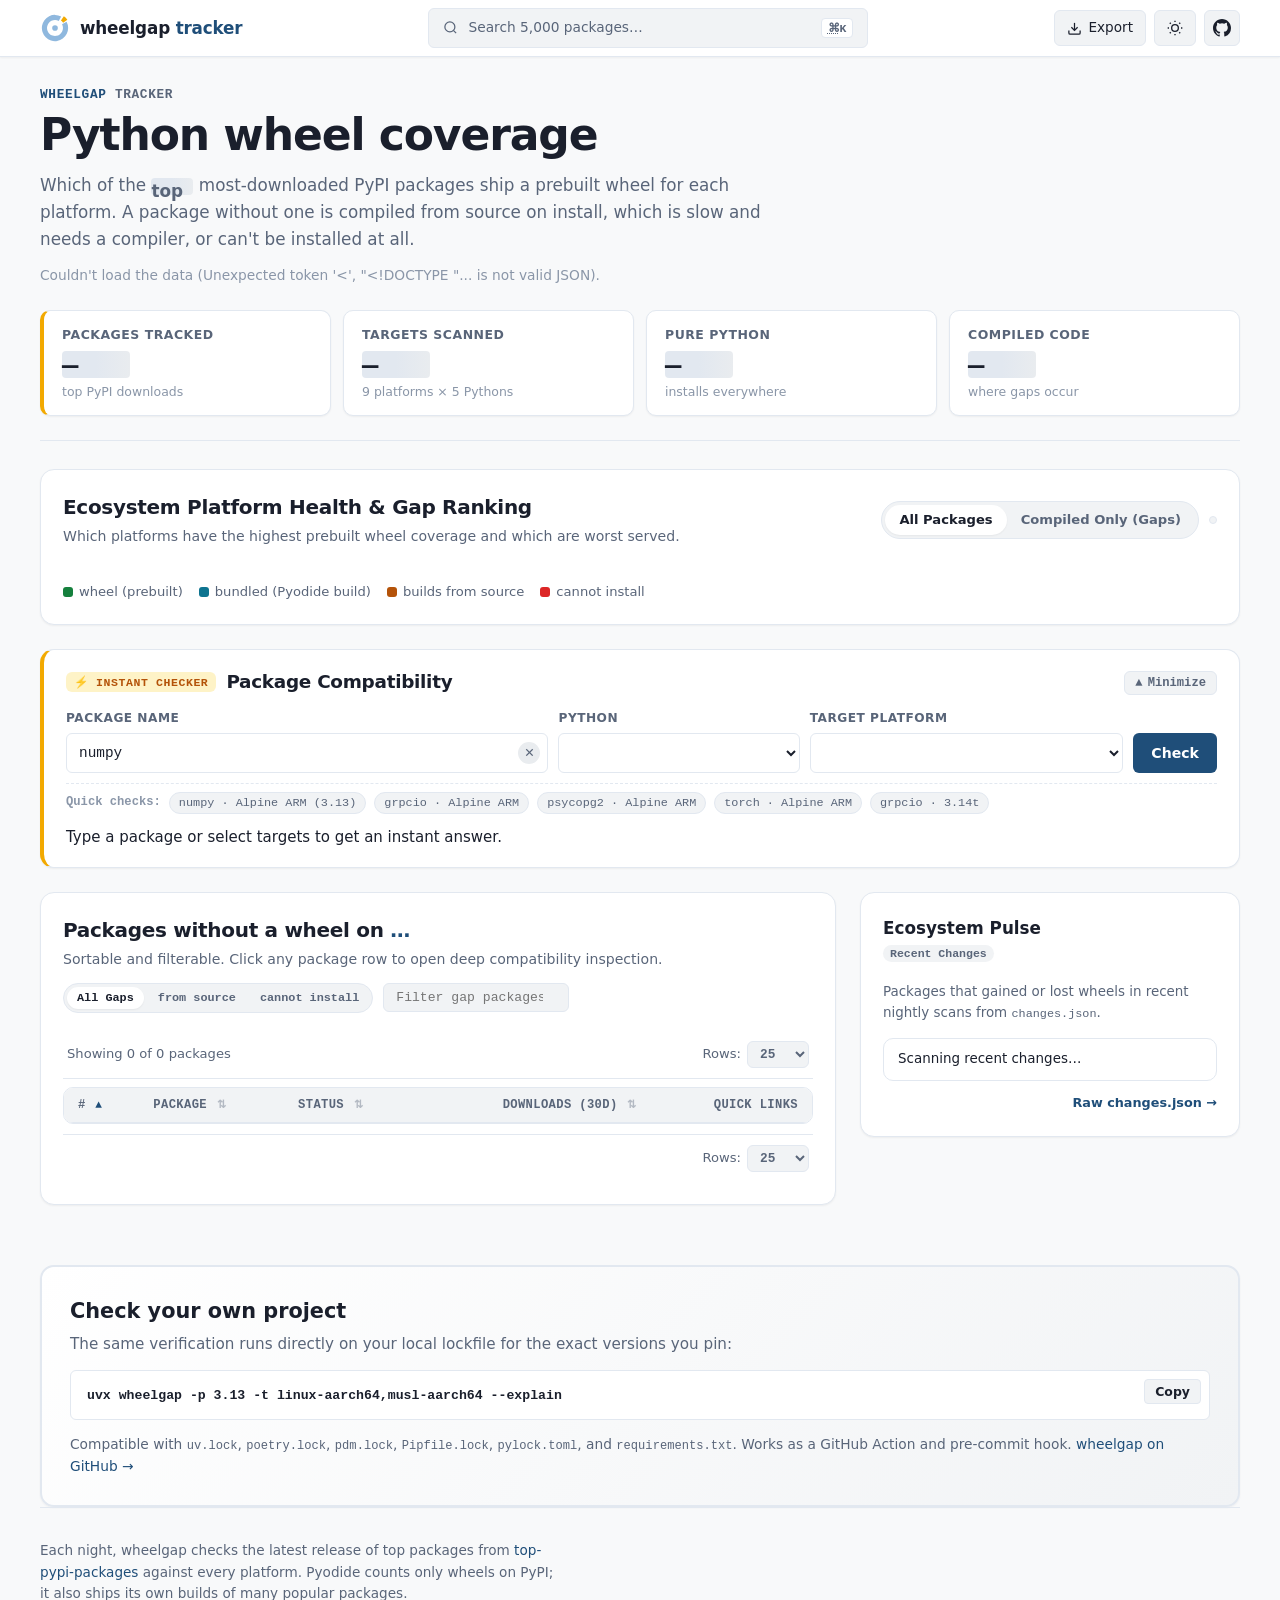
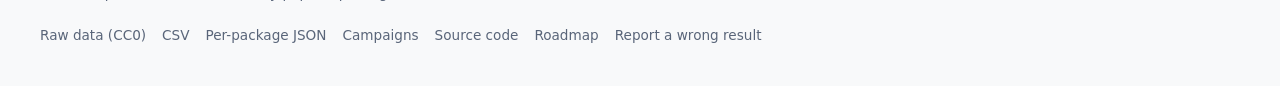
==== site/index.html @ f5b16a92 "feat(site): 2026 enterprise precision UI revamp for wheel coverage tracker - Macro-first layout: Eco" ====
<!doctype html>
<html lang="en">
<head>
  <meta charset="utf-8">
  <meta name="viewport" content="width=device-width, initial-scale=1">
  <meta http-equiv="Content-Security-Policy" content="default-src 'self'; img-src 'self' data:; style-src 'self' 'unsafe-inline'; script-src 'self'; connect-src 'self'; base-uri 'none'; form-action 'none'">
  <title>Python Wheel Coverage</title>
  <meta name="description" content="Which of the top 5,000 PyPI packages ship a prebuilt wheel for Linux ARM, Alpine, Windows on ARM, macOS, free-threaded Python and Pyodide. Updated nightly by wheelgap.">
  <link rel="stylesheet" href="style.css">
  <link rel="icon" href="favicon.svg" type="image/svg+xml">
  <link rel="apple-touch-icon" href="apple-touch-icon.png">
  <meta property="og:type" content="website">
  <meta property="og:title" content="Python Wheel Coverage">
  <meta property="og:description" content="Which of the top 5,000 PyPI packages ship a prebuilt wheel for Linux ARM, Alpine, Windows on ARM, macOS, free-threaded Python and Pyodide. Updated nightly.">
  <meta property="og:url" content="https://wheelgap.github.io/tracker/">
  <meta property="og:image" content="https://wheelgap.github.io/tracker/og.png">
  <meta property="og:image:width" content="1280">
  <meta property="og:image:height" content="640">
  <meta property="og:image:alt" content="wheelgap tracker: wheel coverage for the 5,000 most downloaded PyPI packages, across 42 platforms and Pythons.">
  <meta name="twitter:card" content="summary_large_image">
</head>
<body>
  <!-- Accessibility skip link -->
  <a href="#health-hub" class="skip-link">Skip to main content</a>

  <!-- Top Sticky Navigation Bar -->
  <header class="topbar">
    <div class="topbar-inner">
      <div class="brand">
        <a href="https://github.com/wheelgap/wheelgap" class="logo-link" title="wheelgap on GitHub">
          <svg class="brand-icon" viewBox="0 0 64 64" width="30" height="30" aria-hidden="true">
            <path d="M56.72,18.85 A28,28 0 1 1 45.15,7.28 L39.98,16.99 A17,17 0 1 0 47.01,24.02 Z" fill="#8fb8de"/>
            <path d="M50.86,6.99 A28,28 0 0 1 58.41,14.54 L49.29,20.69 A17,17 0 0 0 44.71,16.11 Z" fill="#f2a900"/>
            <circle cx="32" cy="32" r="6" fill="#8fb8de"/>
          </svg>
          <span class="brand-title">wheelgap <strong>tracker</strong></span>
        </a>
      </div>

      <!-- Quick Command Search Trigger -->
      <button class="cmd-trigger" id="cmd-trigger" type="button" aria-label="Search packages (Press Cmd+K or Ctrl+K)">
        <svg width="15" height="15" viewBox="0 0 24 24" fill="none" stroke="currentColor" stroke-width="2" aria-hidden="true">
          <circle cx="11" cy="11" r="8"/><line x1="21" y1="21" x2="16.65" y2="16.65"/>
        </svg>
        <span class="cmd-trigger-text">Search 5,000 packages…</span>
        <kbd class="shortcut-kbd"><abbr title="Command or Control">⌘</abbr>K</kbd>
      </button>

      <!-- Utility Actions -->
      <div class="topbar-actions">
        <button class="action-btn" id="export-btn" type="button" title="Export data as CSV or JSON" aria-label="Export data">
          <svg width="15" height="15" viewBox="0 0 24 24" fill="none" stroke="currentColor" stroke-width="2" aria-hidden="true">
            <path d="M21 15v4a2 2 0 0 1-2 2H5a2 2 0 0 1-2-2v-4"/><polyline points="7 10 12 15 17 10"/><line x1="12" y1="15" x2="12" y2="3"/>
          </svg>
          <span class="action-label">Export</span>
        </button>

        <button class="action-btn" id="theme-toggle" type="button" title="Toggle dark/light theme" aria-label="Toggle theme">
          <svg id="theme-icon-sun" width="16" height="16" viewBox="0 0 24 24" fill="none" stroke="currentColor" stroke-width="2" aria-hidden="true">
            <circle cx="12" cy="12" r="5"/><line x1="12" y1="1" x2="12" y2="3"/><line x1="12" y1="21" x2="12" y2="23"/><line x1="4.22" y1="4.22" x2="5.64" y2="5.64"/><line x1="18.36" y1="18.36" x2="19.78" y2="19.78"/><line x1="1" y1="12" x2="3" y2="12"/><line x1="21" y1="12" x2="23" y2="12"/><line x1="4.22" y1="19.78" x2="5.64" y2="18.36"/><line x1="18.36" y1="5.64" x2="19.78" y2="4.22"/>
          </svg>
          <svg id="theme-icon-moon" width="16" height="16" viewBox="0 0 24 24" fill="none" stroke="currentColor" stroke-width="2" aria-hidden="true" style="display:none">
            <path d="M21 12.79A9 9 0 1 1 11.21 3 7 7 0 0 0 21 12.79z"/>
          </svg>
        </button>

        <a class="action-btn icon-only" href="https://github.com/wheelgap/tracker" target="_blank" rel="noopener" title="Source repository on GitHub" aria-label="GitHub Repository">
          <svg width="18" height="18" viewBox="0 0 24 24" fill="currentColor" aria-hidden="true">
            <path d="M12 0C5.37 0 0 5.37 0 12c0 5.3 3.44 9.8 8.2 11.39.6.11.82-.26.82-.58v-2.03c-3.34.73-4.04-1.61-4.04-1.61-.55-1.39-1.34-1.76-1.34-1.76-1.09-.75.08-.73.08-.73 1.21.08 1.85 1.24 1.85 1.24 1.07 1.84 2.81 1.31 3.5 1 .11-.78.42-1.31.76-1.61-2.67-.3-5.47-1.33-5.47-5.93 0-1.31.47-2.38 1.24-3.22-.12-.3-.54-1.52.12-3.18 0 0 1.01-.32 3.3 1.23a11.5 11.5 0 0 1 6.02 0c2.28-1.55 3.29-1.23 3.29-1.23.66 1.66.24 2.88.12 3.18.77.84 1.24 1.91 1.24 3.22 0 4.61-2.81 5.63-5.48 5.92.43.37.81 1.1.81 2.22v3.29c0 .32.22.7.82.58A12 12 0 0 0 24 12c0-6.63-5.37-12-12-12z"/>
          </svg>
        </a>
      </div>
    </div>
  </header>

  <div class="wrap main-wrap">
    <!-- Header Hero -->
    <header class="hero">
      <div class="hero-content">
        <p class="eyebrow"><a href="https://github.com/wheelgap/wheelgap">wheelgap</a> tracker</p>
        <h1 class="hero-title">Python wheel coverage</h1>
        <p class="lede">Which of the <strong id="n-packages"><span class="skeleton-text">top</span></strong> most-downloaded PyPI packages ship a prebuilt wheel for each platform. A package without one is compiled from source on install, which is slow and needs a compiler, or can't be installed at all.</p>
        <p class="meta" id="meta">Fetching scan data…</p>
        <p class="meta agreement-banner" id="agreement" hidden></p>
      </div>

      <!-- Live Executive KPI Summary Cards (All 100% Dynamically Calculated) -->
      <div class="kpi-grid" id="kpi-grid">
        <div class="kpi-card highlight">
          <span class="kpi-label">Packages Tracked</span>
          <span class="kpi-val" id="kpi-packages"><span class="skeleton-text">—</span></span>
          <span class="kpi-sub">top PyPI downloads</span>
        </div>
        <div class="kpi-card">
          <span class="kpi-label">Targets Scanned</span>
          <span class="kpi-val" id="kpi-targets"><span class="skeleton-text">—</span></span>
          <span class="kpi-sub">9 platforms × 5 Pythons</span>
        </div>
        <div class="kpi-card">
          <span class="kpi-label">Pure Python</span>
          <span class="kpi-val" id="kpi-pure"><span class="skeleton-text">—</span></span>
          <span class="kpi-sub" id="kpi-pure-pct">installs everywhere</span>
        </div>
        <div class="kpi-card">
          <span class="kpi-label">Compiled Code</span>
          <span class="kpi-val" id="kpi-compiled"><span class="skeleton-text">—</span></span>
          <span class="kpi-sub">where gaps occur</span>
        </div>
      </div>
    </header>

    <main>
      <!-- ====================================================================
           1. ECOSYSTEM HEALTH HUB & WORST-SERVED LEADERBOARD
           "High-level overall view at first glance"
           ==================================================================== -->
      <section class="panel-card health-hub-panel" id="health-hub" aria-labelledby="overview-title">
        <div class="section-head flex-wrap">
          <div class="title-with-desc">
            <h2 id="overview-title">Ecosystem Platform Health & Gap Ranking</h2>
            <p class="section-sub" id="pure-note">Which platforms have the highest prebuilt wheel coverage and which are worst served.</p>
          </div>

          <div class="matrix-controls-row">
            <!-- Universe Toggle -->
            <div class="view-toggles" role="group" aria-label="Matrix universe toggle">
              <button type="button" class="toggle-btn active" id="btn-show-all" aria-pressed="true">All Packages</button>
              <button type="button" class="toggle-btn" id="btn-show-compiled" aria-pressed="false">Compiled Only (Gaps)</button>
            </div>

            <!-- Python Version Tabs -->
            <div class="tabs" role="tablist" aria-label="Python version selector" id="python-tabs">
              <!-- Dynamically populated -->
            </div>
          </div>
        </div>

        <!-- Ranked Platform Cards Deck (Ranked Worst to Best Served) -->
        <div class="platform-leaderboard" id="platform-leaderboard" aria-live="polite">
          <!-- Dynamically populated with cards ranked by coverage/gaps -->
        </div>

        <!-- Status Legend with Dual Cues -->
        <div class="legend" aria-label="Status legend">
          <span class="legend-tag tag-wheel"><i class="sw sw-wheel" aria-hidden="true"></i> wheel (prebuilt)</span>
          <span class="legend-tag tag-bundled" id="legend-bundled" hidden><i class="sw sw-bundled" aria-hidden="true"></i> bundled (Pyodide build)</span>
          <span class="legend-tag tag-source"><i class="sw sw-source" aria-hidden="true"></i> builds from source</span>
          <span class="legend-tag tag-missing"><i class="sw sw-missing" aria-hidden="true"></i> cannot install</span>
        </div>

        <!-- Backward Compatibility Hooks for existing tests -->
        <ol class="platforms visually-hidden" id="platforms" aria-hidden="true"></ol>
        <section id="trend-section" class="visually-hidden" aria-hidden="true">
          <h3 id="trend-title">Coverage over time</h3>
          <p id="trend-note"></p>
          <ol id="trends"></ol>
        </section>
      </section>

      <!-- ====================================================================
           2. STREAMLINED INSTANT ANSWER OMNI-CHECKER (Collapsible One-Liner Info)
           "Does numpy have a wheel for Alpine ARM on Python 3.13?" -> Answered in 2s
           ==================================================================== -->
      <section class="panel-card omni-panel" id="omni-checker" aria-labelledby="omni-title">
        <div class="omni-header">
          <div class="omni-title-wrap">
            <span class="omni-badge">⚡ Instant Checker</span>
            <h2 id="omni-title" class="omni-title">Package Compatibility</h2>
          </div>

          <!-- One-Liner Strip: Visible when minimized, showing selected package verdict & quick actions -->
          <div class="omni-minimized-summary" id="omni-minimized-summary" hidden>
            <!-- Populated dynamically with one-liner verdict & quick actions -->
          </div>

          <div class="omni-header-actions">
            <button type="button" class="omni-toggle-btn" id="omni-toggle-btn" aria-expanded="true" title="Minimize or expand instant checker controls">
              <span id="omni-toggle-icon">▲</span> <span id="omni-toggle-text">Minimize</span>
            </button>
          </div>
        </div>

        <div class="omni-collapsible-body" id="omni-body">
          <form class="omni-form" id="search-form" onsubmit="return false">
            <!-- Package Search & Autocomplete with Clear Button (No heavy 5000-option datalist) -->
            <div class="omni-field omni-pkg-field">
              <label for="search" class="omni-label">Package Name</label>
              <div class="autocomplete-wrapper">
                <input id="search" placeholder="Type package (e.g. numpy, grpcio, psycopg2)…" autocomplete="off" spellcheck="false" value="numpy">
                <button type="button" class="search-clear-btn" id="search-clear-btn" aria-label="Clear package input" title="Clear input">✕</button>
                <div class="autocomplete-menu" id="search-autocomplete" hidden></div>
              </div>
            </div>

            <!-- Python Version Selector -->
            <div class="omni-field omni-py-field">
              <label for="omni-python-select" class="omni-label">Python</label>
              <select id="omni-python-select" class="omni-select" aria-label="Select Python version">
                <!-- Dynamically populated: 3.13, 3.14, 3.14t, 3.15, 3.15t -->
              </select>
            </div>

            <!-- Platform Selector -->
            <div class="omni-field omni-pl-field">
              <label for="omni-platform-select" class="omni-label">Target Platform</label>
              <select id="omni-platform-select" class="omni-select" aria-label="Select target platform">
                <!-- Dynamically populated: Alpine ARM64, Linux x86_64, Windows ARM64, etc. -->
              </select>
            </div>

            <!-- Look Up Button -->
            <div class="omni-field omni-action-field">
              <label class="omni-label" style="visibility:hidden">Action</label>
              <button type="submit" class="btn-primary omni-btn" id="omni-submit-btn">Check</button>
            </div>
          </form>

          <!-- Fast Presets for Core Questions -->
          <div class="omni-presets" id="omni-presets">
            <span class="preset-label">Quick checks:</span>
            <button type="button" class="preset-chip" data-pkg="numpy" data-py="3.13" data-pl="musl-aarch64">numpy · Alpine ARM (3.13)</button>
            <button type="button" class="preset-chip" data-pkg="grpcio" data-py="3.13" data-pl="musl-aarch64">grpcio · Alpine ARM</button>
            <button type="button" class="preset-chip" data-pkg="psycopg2" data-py="3.13" data-pl="musl-aarch64">psycopg2 · Alpine ARM</button>
            <button type="button" class="preset-chip" data-pkg="torch" data-py="3.13" data-pl="musl-aarch64">torch · Alpine ARM</button>
            <button type="button" class="preset-chip" data-pkg="grpcio" data-py="3.14t" data-pl="musl-aarch64">grpcio · 3.14t</button>
          </div>

          <!-- The Instant Visual Answer Card (One-Liner / Compact High-Density Verdict) -->
          <div class="omni-answer-card" id="omni-answer" aria-live="polite">
            <div class="omni-answer-placeholder">Type a package or select targets to get an instant answer.</div>
          </div>
        </div>

        <!-- Standalone Matrix Card View (Expandable if requested) -->
        <div id="lookup" aria-live="polite"></div>
      </section>

      <!-- ====================================================================
           3. EXPLORER & ECOSYSTEM PULSE: Two-Column Split Layout
           Interactive Data Table with 2026 Enterprise Pagination + Recent Changes
           ==================================================================== -->
      <div class="content-split-grid">
        <!-- Package Gaps Data Table Section -->
        <section class="panel-card explorer-panel" aria-labelledby="gaps-title">
          <div class="section-head flex-wrap">
            <div class="title-with-desc">
              <h2 id="gaps-title">Packages without a wheel on <span id="gaps-platform" class="highlight-target">…</span></h2>
              <p class="section-sub">Sortable and filterable. Click any package row to open deep compatibility inspection.</p>
            </div>

            <!-- Table Filter Toolbar -->
            <div class="filter-toolbar">
              <div class="status-filter-pills" role="radiogroup" aria-label="Filter by gap status">
                <button type="button" class="pill-filter active" data-filter="all" aria-checked="true" id="filter-pill-all">All Gaps</button>
                <button type="button" class="pill-filter pill-source" data-filter="source" aria-checked="false" id="filter-pill-source">from source</button>
                <button type="button" class="pill-filter pill-missing" data-filter="missing" aria-checked="false" id="filter-pill-missing">cannot install</button>
              </div>
              <div class="table-search-box">
                <input type="search" id="gaps-search" placeholder="Filter gap packages by name…" aria-label="Filter gap packages by name" autocomplete="off" spellcheck="false">
              </div>
            </div>
          </div>

          <!-- Enterprise Pagination Controls (Top Bar) -->
          <div class="pagination-bar top-pagination" id="pagination-top">
            <span class="pagination-info" id="pagination-info-top">Showing 0 of 0 packages</span>
            <div class="pagination-controls" id="pagination-buttons-top"></div>
            <div class="page-size-selector">
              <label for="page-size-top">Rows:</label>
              <select id="page-size-top" class="page-size-select">
                <option value="25" selected>25</option>
                <option value="50">50</option>
                <option value="100">100</option>
                <option value="all">All</option>
              </select>
            </div>
          </div>

          <!-- The Table -->
          <div class="table-wrapper">
            <table class="packages-table" id="packages-table">
              <thead>
                <tr>
                  <th scope="col" class="th-rank sortable" data-sort="rank" aria-sort="ascending"># <span class="sort-icon">▲</span></th>
                  <th scope="col" class="th-name sortable" data-sort="name">Package <span class="sort-icon">⇅</span></th>
                  <th scope="col" class="th-status sortable" data-sort="status">Status <span class="sort-icon">⇅</span></th>
                  <th scope="col" class="th-dl sortable" data-sort="downloads" style="text-align:right">Downloads (30d) <span class="sort-icon">⇅</span></th>
                  <th scope="col" class="th-actions" style="text-align:right">Quick Links</th>
                </tr>
              </thead>
              <tbody id="gaps" aria-live="polite">
                <!-- Dynamically populated table rows -->
              </tbody>
            </table>
          </div>

          <!-- Enterprise Pagination Controls (Bottom Bar) -->
          <div class="pagination-bar bottom-pagination" id="pagination-bottom">
            <span class="pagination-info" id="pagination-info-bottom"></span>
            <div class="pagination-controls" id="pagination-buttons-bottom"></div>
            <div class="page-size-selector">
              <label for="page-size-bottom">Rows:</label>
              <select id="page-size-bottom" class="page-size-select">
                <option value="25" selected>25</option>
                <option value="50">50</option>
                <option value="100">100</option>
                <option value="all">All</option>
              </select>
            </div>
          </div>

          <!-- Legacy button hook for backward compatibility -->
          <button class="more visually-hidden" id="more" hidden>Show more</button>
        </section>

        <!-- Sidebar Column: Ecosystem Pulse -->
        <aside class="sidebar-col">
          <!-- Ecosystem Pulse (Recent Changes Feed) -->
          <section class="panel-card pulse-card" aria-labelledby="pulse-title">
            <div class="section-head">
              <div class="title-with-desc">
                <h3 id="pulse-title" class="sub-heading">Ecosystem Pulse</h3>
                <span class="time-badge">Recent Changes</span>
              </div>
            </div>
            <p class="pulse-note">Packages that gained or lost wheels in recent nightly scans from <code>changes.json</code>.</p>
            <ol class="pulse-feed" id="pulse-feed">
              <li class="feed-placeholder">Scanning recent changes…</li>
            </ol>
            <div class="pulse-footer">
              <a href="data/changes.json" class="pulse-link" target="_blank" rel="noopener">Raw changes.json →</a>
            </div>
          </section>
        </aside>
      </div>

      <!-- Call to Action Banner -->
      <section class="cta-banner">
        <div class="cta-header">
          <h2>Check your own project</h2>
          <p>The same verification runs directly on your local lockfile for the exact versions you pin:</p>
        </div>
        <div class="command-block">
          <code>uvx wheelgap -p 3.13 -t linux-aarch64,musl-aarch64 --explain</code>
          <button class="btn-copy" id="cta-copy-btn" type="button" aria-label="Copy CLI command">Copy</button>
        </div>
        <p class="cta-support">Compatible with <code>uv.lock</code>, <code>poetry.lock</code>, <code>pdm.lock</code>, <code>Pipfile.lock</code>, <code>pylock.toml</code>, and <code>requirements.txt</code>. Works as a GitHub Action and pre-commit hook. <a href="https://github.com/wheelgap/wheelgap">wheelgap on GitHub →</a></p>
      </section>
    </main>

    <!-- Standard Accessible Footer -->
    <footer class="site-footer">
      <div class="footer-grid">
        <div class="footer-desc">
          <p>Each night, wheelgap checks the latest release of top packages from <a href="https://hugovk.dev/top-pypi-packages/">top-pypi-packages</a> against every platform. <span id="pyodide-note">Pyodide counts only wheels on PyPI; it also ships its own builds of many popular packages.</span></p>
        </div>
        <div class="footer-nav">
          <a href="data/coverage.json">Raw data (CC0)</a>
          <a href="data/coverage.csv">CSV</a>
          <a href="https://github.com/wheelgap/tracker#api-for-scripts-and-agents">Per-package JSON</a>
          <a href="campaigns/">Campaigns</a>
          <a href="https://github.com/wheelgap/tracker">Source code</a>
          <a href="https://github.com/wheelgap/wheelgap/discussions/43">Roadmap</a>
          <a href="https://github.com/wheelgap/wheelgap/issues/new?template=bug_report.yml">Report a wrong result</a>
        </div>
      </div>
    </footer>
  </div>

  <!-- Command Palette Modal (Cmd+K / Ctrl+K) -->
  <div class="cmd-overlay" id="cmd-overlay" role="dialog" aria-modal="true" aria-label="Package Quick Search" hidden>
    <div class="cmd-dialog">
      <div class="cmd-input-row">
        <svg class="cmd-search-icon" width="18" height="18" viewBox="0 0 24 24" fill="none" stroke="currentColor" stroke-width="2" aria-hidden="true">
          <circle cx="11" cy="11" r="8"/><line x1="21" y1="21" x2="16.65" y2="16.65"/>
        </svg>
        <input class="cmd-input" id="cmd-input" type="search" placeholder="Type package name (e.g. numpy, torch, grpcio)…" autocomplete="off" spellcheck="false">
        <button class="cmd-close-btn" id="cmd-close" type="button" aria-label="Close search">Esc</button>
      </div>
      <div class="cmd-results" id="cmd-results" role="listbox">
        <!-- Live autocomplete results -->
      </div>
      <div class="cmd-footer">
        <span><kbd>↑</kbd><kbd>↓</kbd> Navigate</span>
        <span><kbd>↵</kbd> Inspect</span>
        <span><kbd>Esc</kbd> Close</span>
      </div>
    </div>
  </div>

  <!-- Deep Inspection Slide-over Drawer -->
  <div class="drawer-backdrop" id="drawer-backdrop" hidden></div>
  <aside class="drawer" id="drawer" role="dialog" aria-modal="true" aria-labelledby="drawer-title" hidden>
    <div class="drawer-header">
      <div class="drawer-titles">
        <h3 id="drawer-title" class="drawer-heading">Package Details</h3>
        <span class="drawer-subtitle" id="drawer-subtitle">#0 by downloads</span>
      </div>
      <button class="drawer-close" id="drawer-close" type="button" aria-label="Close drawer">✕</button>
    </div>
    <div class="drawer-body" id="drawer-content">
      <!-- Full 42-target matrix, Why command, shields.io badge snippet -->
    </div>
  </aside>

  <!-- Export Dialog Modal -->
  <div class="modal-backdrop" id="export-backdrop" hidden>
    <div class="modal-card" role="dialog" aria-modal="true" aria-labelledby="export-modal-title">
      <div class="modal-header">
        <h3 id="export-modal-title">Export Wheelgap Data</h3>
        <button class="modal-close" id="export-close" type="button" aria-label="Close export dialog">✕</button>
      </div>
      <div class="modal-body">
        <p class="modal-desc">Download current wheelgap scan data for your CI/CD pipelines, compliance reports, or architecture audits.</p>
        <div class="export-options">
          <button class="export-tile" id="btn-export-csv" type="button">
            <span class="tile-icon">📊</span>
            <div class="tile-content">
              <strong>Export Filtered Gap View (CSV)</strong>
              <span>Current platform, version, and filter view as a clean spreadsheet</span>
            </div>
          </button>
          <button class="export-tile" id="btn-export-json" type="button">
            <span class="tile-icon">📄</span>
            <div class="tile-content">
              <strong>Export Filtered Gap View (JSON)</strong>
              <span>Clean JSON formatted for automation or scripting</span>
            </div>
          </button>
          <a class="export-tile" href="data/coverage.csv" download>
            <span class="tile-icon">🌐</span>
            <div class="tile-content">
              <strong>Download Full Coverage CSV</strong>
              <span>All 5,000 packages across all 42 targets (full dataset)</span>
            </div>
          </a>
        </div>
      </div>
    </div>
  </div>

  <!-- Scripts -->
  <script src="logic.js"></script>
  <script src="app.js"></script>
</body>
</html>
---- site/style.css ----
/* ==========================================================================
   Wheelgap Tracker — "Precision" Enterprise Design System
   Zero external dependencies · Strict CSP compliant · WCAG AA accessible
   ========================================================================== */

:root {
  --navy: #1f4e79;
  --navy-dark: #143654;
  --navy-light: #2b689e;
  --amber: #f2a900;
  --amber-dark: #b45309;
  --amber-light: #fef3c7;

  --bg: #f8f9fa;
  --surface: #ffffff;
  --surface-alt: #f1f3f5;
  --surface-hover: #e9ecef;
  --text: #1a1f2c;
  --text-muted: #596579;
  --text-faint: #8a96a8;
  --line: #e2e8f0;
  --line-strong: #cbd5e1;
  --accent: #1f4e79;

  /* WCAG AA validated status colors (>= 4.5:1 text contrast) */
  --wheel: #15803d;
  --wheel-bg: #dcfce7;
  --bundled: #0e7490;
  --bundled-bg: #cffafe;
  --source: #b45309;
  --source-bg: #fef3c7;
  --missing: #dc2626;
  --missing-bg: #fee2e2;
  --unknown: #64748b;
  --unknown-bg: #f1f5f9;

  --bar-bg: #e2e8f0;
  --radius-sm: 6px;
  --radius: 10px;
  --radius-lg: 14px;
  --radius-full: 9999px;

  --mono: ui-monospace, "SF Mono", SFMono-Regular, Menlo, Consolas, "Liberation Mono", monospace;
  --sans: system-ui, -apple-system, "Segoe UI", Roboto, Helvetica, Arial, sans-serif;
  
  --shadow-sm: 0 1px 2px rgba(0, 0, 0, 0.05);
  --shadow: 0 1px 3px rgba(0, 0, 0, 0.08), 0 1px 2px rgba(0, 0, 0, 0.04);
  --shadow-md: 0 4px 6px -1px rgba(0, 0, 0, 0.08), 0 2px 4px -1px rgba(0, 0, 0, 0.04);
  --shadow-lg: 0 10px 15px -3px rgba(0, 0, 0, 0.1), 0 4px 6px -2px rgba(0, 0, 0, 0.05);
}

[data-theme="dark"],
@media (prefers-color-scheme: dark) {
  :root:not([data-theme="light"]) {
    --bg: #0d1117;
    --surface: #161b22;
    --surface-alt: #1c2128;
    --surface-hover: #262c36;
    --text: #f0f6fc;
    --text-muted: #8b949e;
    --text-faint: #6e7681;
    --line: #30363d;
    --line-strong: #444c56;
    --accent: #58a6ff;
    --navy: #58a6ff;
    --navy-dark: #388bfd;
    --amber: #f59e0b;
    --amber-dark: #d97706;

    --wheel: #22c55e;
    --wheel-bg: rgba(34, 197, 94, 0.15);
    --bundled: #22d3ee;
    --bundled-bg: rgba(34, 211, 238, 0.15);
    --source: #f59e0b;
    --source-bg: rgba(245, 158, 11, 0.15);
    --missing: #f87171;
    --missing-bg: rgba(248, 113, 113, 0.15);
    --unknown: #94a3b8;
    --unknown-bg: rgba(148, 163, 184, 0.15);

    --bar-bg: #21262d;
    --shadow-sm: 0 1px 2px rgba(0, 0, 0, 0.4);
    --shadow: 0 1px 3px rgba(0, 0, 0, 0.5);
    --shadow-md: 0 4px 8px rgba(0, 0, 0, 0.6);
    --shadow-lg: 0 10px 25px rgba(0, 0, 0, 0.7);
  }
}

[data-theme="dark"] {
  --bg: #0d1117;
  --surface: #161b22;
  --surface-alt: #1c2128;
  --surface-hover: #262c36;
  --text: #f0f6fc;
  --text-muted: #8b949e;
  --text-faint: #6e7681;
  --line: #30363d;
  --line-strong: #444c56;
  --accent: #58a6ff;
  --navy: #58a6ff;
  --navy-dark: #388bfd;
  --amber: #f59e0b;
  --amber-dark: #d97706;

  --wheel: #22c55e;
  --wheel-bg: rgba(34, 197, 94, 0.15);
  --bundled: #22d3ee;
  --bundled-bg: rgba(34, 211, 238, 0.15);
  --source: #f59e0b;
  --source-bg: rgba(245, 158, 11, 0.15);
  --missing: #f87171;
  --missing-bg: rgba(248, 113, 113, 0.15);
  --unknown: #94a3b8;
  --unknown-bg: rgba(148, 163, 184, 0.15);

  --bar-bg: #21262d;
  --shadow-sm: 0 1px 2px rgba(0, 0, 0, 0.4);
  --shadow: 0 1px 3px rgba(0, 0, 0, 0.5);
  --shadow-md: 0 4px 8px rgba(0, 0, 0, 0.6);
  --shadow-lg: 0 10px 25px rgba(0, 0, 0, 0.7);
}

/* ==========================================================================
   Base & Reset
   ========================================================================== */

*, *::before, *::after {
  box-sizing: border-box;
  margin: 0;
}

html {
  scroll-behavior: smooth;
  -webkit-text-size-adjust: 100%;
}

body {
  background: var(--bg);
  color: var(--text);
  font: 15px/1.55 var(--sans);
  min-height: 100vh;
  display: flex;
  flex-direction: column;
  transition: background-color 0.2s ease, color 0.2s ease;
}

a {
  color: var(--navy);
  text-decoration: none;
}
a:hover {
  text-decoration: underline;
}

code, pre {
  font-family: var(--mono);
  font-size: 0.88em;
}

button, input, select {
  font: inherit;
  color: inherit;
}

.visually-hidden {
  position: absolute;
  width: 1px;
  height: 1px;
  padding: 0;
  margin: -1px;
  overflow: hidden;
  clip: rect(0, 0, 0, 0);
  white-space: nowrap;
  border: 0;
}

.skip-link {
  position: fixed;
  top: 8px;
  left: 8px;
  z-index: 999;
  background: var(--navy);
  color: #ffffff;
  padding: 8px 16px;
  border-radius: var(--radius-sm);
  font-weight: 600;
  transform: translateY(-150%);
  transition: transform 0.15s ease;
}
.skip-link:focus {
  transform: translateY(0);
  outline: 2px solid var(--amber);
}

.wrap {
  width: 100%;
  max-width: 1240px;
  margin: 0 auto;
  padding: 0 20px;
}

/* Loading Skeleton */
.skeleton-text {
  display: inline-block;
  min-width: 2.5em;
  height: 1em;
  background: linear-gradient(90deg, var(--line) 25%, var(--surface-hover) 50%, var(--line) 75%);
  background-size: 200% 100%;
  animation: shimmer 1.5s infinite;
  border-radius: 4px;
  vertical-align: middle;
}
@keyframes shimmer {
  0% { background-position: 200% 0; }
  100% { background-position: -200% 0; }
}

/* ==========================================================================
   Top Navigation Bar
   ========================================================================== */

.topbar {
  position: sticky;
  top: 0;
  z-index: 40;
  background: var(--surface);
  border-bottom: 1px solid var(--line);
  box-shadow: var(--shadow-sm);
  transition: background-color 0.2s ease, border-color 0.2s ease;
}

.topbar-inner {
  max-width: 1240px;
  margin: 0 auto;
  padding: 0 20px;
  height: 56px;
  display: flex;
  align-items: center;
  justify-content: space-between;
  gap: 16px;
}

.brand {
  display: flex;
  align-items: center;
}

.logo-link {
  display: inline-flex;
  align-items: center;
  gap: 10px;
  color: var(--text);
  font-weight: 700;
  font-size: 1.05rem;
  letter-spacing: -0.01em;
}
.logo-link:hover {
  text-decoration: none;
}
.brand-icon {
  flex-shrink: 0;
}
.brand-title strong {
  font-weight: 600;
  color: var(--navy);
}

.cmd-trigger {
  flex: 1;
  max-width: 440px;
  display: inline-flex;
  align-items: center;
  gap: 10px;
  padding: 8px 14px;
  background: var(--surface-alt);
  border: 1px solid var(--line);
  border-radius: var(--radius-sm);
  color: var(--text-muted);
  font-size: 0.86rem;
  cursor: pointer;
  transition: all 0.15s ease;
}
.cmd-trigger:hover {
  background: var(--surface-hover);
  border-color: var(--line-strong);
  color: var(--text);
}
.cmd-trigger:focus-visible {
  outline: 2px solid var(--amber);
  outline-offset: 1px;
}
.cmd-trigger-text {
  flex: 1;
  text-align: left;
}
.shortcut-kbd {
  font: 600 0.72rem var(--mono);
  padding: 2px 6px;
  background: var(--surface);
  border: 1px solid var(--line);
  border-radius: 4px;
  color: var(--text-muted);
}

.topbar-actions {
  display: flex;
  align-items: center;
  gap: 8px;
}

.action-btn {
  display: inline-flex;
  align-items: center;
  gap: 6px;
  height: 36px;
  padding: 0 12px;
  background: var(--surface-alt);
  border: 1px solid var(--line);
  border-radius: var(--radius-sm);
  color: var(--text);
  font-size: 0.85rem;
  font-weight: 500;
  cursor: pointer;
  transition: all 0.15s ease;
}
.action-btn:hover {
  background: var(--surface-hover);
  border-color: var(--line-strong);
  text-decoration: none;
}
.action-btn:focus-visible {
  outline: 2px solid var(--amber);
}
.action-btn.icon-only {
  padding: 0;
  width: 36px;
  justify-content: center;
}

/* ==========================================================================
   Hero Section & KPIs
   ========================================================================== */

.hero {
  padding: 32px 0 24px;
  border-bottom: 1px solid var(--line);
  margin-bottom: 28px;
}

.eyebrow {
  margin: 0;
  font: 600 0.8rem/1 var(--mono);
  letter-spacing: 0.05em;
  text-transform: uppercase;
  color: var(--text-muted);
}

.hero-title {
  font-size: clamp(2rem, 4vw, 2.75rem);
  font-weight: 800;
  line-height: 1.15;
  letter-spacing: -0.025em;
  margin: 8px 0 12px;
}

.lede {
  max-width: 68ch;
  font-size: 1.05rem;
  color: var(--text-muted);
  line-height: 1.6;
}

.meta {
  margin-top: 12px;
  color: var(--text-faint);
  font-size: 0.86rem;
}

.agreement-banner {
  margin-top: 8px;
  padding: 8px 12px;
  background: var(--surface-alt);
  border-left: 3px solid var(--wheel);
  border-radius: 0 var(--radius-sm) var(--radius-sm) 0;
  font-size: 0.84rem;
  color: var(--text);
}
.agreement-banner a {
  font-weight: 600;
  margin-left: 4px;
}

.kpi-grid {
  display: grid;
  grid-template-columns: repeat(auto-fit, minmax(210px, 1fr));
  gap: 12px;
  margin-top: 24px;
}

.kpi-card {
  background: var(--surface);
  border: 1px solid var(--line);
  border-radius: var(--radius);
  padding: 14px 18px;
  box-shadow: var(--shadow-sm);
  display: flex;
  flex-direction: column;
}
.kpi-card.highlight {
  border-left: 4px solid var(--amber);
}
.kpi-label {
  font-size: 0.78rem;
  font-weight: 600;
  text-transform: uppercase;
  letter-spacing: 0.04em;
  color: var(--text-muted);
}
.kpi-val {
  font: 700 1.7rem var(--mono);
  letter-spacing: -0.02em;
  font-variant-numeric: tabular-nums;
  margin: 4px 0 2px;
  color: var(--text);
}
.kpi-sub {
  font-size: 0.78rem;
  color: var(--text-faint);
}

/* ==========================================================================
   Panel Cards & Master Coverage Matrix
   ========================================================================== */

.panel-card {
  background: var(--surface);
  border: 1px solid var(--line);
  border-radius: var(--radius-lg);
  padding: 22px;
  box-shadow: var(--shadow-sm);
  margin-bottom: 24px;
}

.section-head {
  display: flex;
  flex-wrap: wrap;
  align-items: center;
  justify-content: space-between;
  gap: 12px;
  margin-bottom: 18px;
}

.title-with-desc h2 {
  font-size: 1.25rem;
  font-weight: 700;
  letter-spacing: -0.015em;
}
.section-sub {
  font-size: 0.88rem;
  color: var(--text-muted);
  margin-top: 3px;
}

.matrix-controls-row {
  display: flex;
  flex-wrap: wrap;
  align-items: center;
  gap: 10px;
}

.view-toggles {
  display: inline-flex;
  padding: 3px;
  background: var(--surface-alt);
  border: 1px solid var(--line);
  border-radius: var(--radius-full);
}
.toggle-btn {
  border: none;
  background: none;
  font-size: 0.82rem;
  font-weight: 600;
  padding: 5px 14px;
  border-radius: var(--radius-full);
  color: var(--text-muted);
  cursor: pointer;
  transition: all 0.15s ease;
}
.toggle-btn.active {
  background: var(--surface);
  color: var(--text);
  box-shadow: var(--shadow-sm);
}

.tabs {
  display: inline-flex;
  flex-wrap: wrap;
  gap: 4px;
  border: 1px solid var(--line);
  border-radius: var(--radius-full);
  padding: 3px;
  background: var(--surface-alt);
}
.tabs button {
  border: none;
  background: none;
  color: var(--text-muted);
  font: 600 0.84rem var(--mono);
  padding: 6px 14px;
  border-radius: var(--radius-full);
  cursor: pointer;
  transition: all 0.15s ease;
}
.tabs button:hover {
  color: var(--text);
}
.tabs button[aria-selected="true"] {
  background: var(--navy);
  color: #ffffff;
  box-shadow: var(--shadow-sm);
}

/* ==========================================================================
   Ecosystem Health Hub & Worst-Served Leaderboard Styles (Overview First)
   ========================================================================== */

.health-hub-panel {
  background: var(--surface);
  border: 1px solid var(--line);
}

.platform-leaderboard {
  display: grid;
  grid-template-columns: repeat(auto-fit, minmax(280px, 1fr));
  gap: 14px;
  margin: 16px 0;
}

@media (max-width: 640px) {
  .platform-leaderboard {
    grid-template-columns: 1fr;
    gap: 10px;
    margin: 12px 0;
  }
}

.leaderboard-card {
  background: var(--surface);
  border: 1px solid var(--line);
  border-radius: var(--radius);
  padding: 14px 16px;
  box-shadow: var(--shadow-sm);
  cursor: pointer;
  display: flex;
  flex-direction: column;
  gap: 8px;
  transition: all 0.15s ease;
  outline: none;
  position: relative;
  width: 100%;
}
.leaderboard-card:hover {
  border-color: var(--line-strong);
  box-shadow: var(--shadow-md);
  transform: translateY(-1px);
}
.leaderboard-card:focus-visible {
  outline: 2px solid var(--amber);
  outline-offset: 1px;
}
.leaderboard-card.active-platform-card {
  border: 2px solid var(--amber);
  background: var(--surface-alt);
  box-shadow: var(--shadow-md);
}

.card-top-row {
  display: flex;
  align-items: center;
  justify-content: space-between;
  gap: 6px;
}
.board-rank-pill {
  font: 700 0.72rem var(--mono);
  padding: 2px 8px;
  border-radius: var(--radius-full);
}
.sev-critical .board-rank-pill {
  background: var(--missing-bg);
  color: var(--missing);
}
.sev-warning .board-rank-pill {
  background: var(--source-bg);
  color: var(--source);
}
.sev-good .board-rank-pill {
  background: var(--wheel-bg);
  color: var(--wheel);
}
.active-indicator-pill {
  font: 600 0.7rem var(--mono);
  background: var(--amber);
  color: #ffffff;
  padding: 2px 7px;
  border-radius: var(--radius-full);
}

.board-platform-meta {
  display: flex;
  flex-direction: column;
  gap: 2px;
}
.board-pname {
  font-size: 1.05rem;
  font-weight: 700;
  letter-spacing: -0.01em;
  color: var(--text);
}
.board-pdesc {
  font: 400 0.75rem var(--mono);
  color: var(--text-muted);
}

.board-stat-row {
  display: flex;
  align-items: baseline;
  justify-content: space-between;
  margin: 2px 0;
}
.board-pct-block {
  display: flex;
  align-items: baseline;
  gap: 6px;
}
.board-pct {
  font: 800 1.55rem var(--mono);
  letter-spacing: -0.03em;
  font-variant-numeric: tabular-nums;
  color: var(--text);
}
.board-pct-sub {
  font-size: 0.76rem;
  color: var(--text-muted);
}
.board-gaps-block {
  text-align: right;
}
.board-gaps {
  font: 700 1.15rem var(--mono);
  color: var(--missing);
  font-variant-numeric: tabular-nums;
}
.board-gaps-sub {
  display: block;
  font-size: 0.72rem;
  color: var(--text-faint);
}

.board-bar {
  height: 10px;
  margin: 2px 0;
}

.board-footer-row {
  display: flex;
  align-items: center;
  justify-content: space-between;
  gap: 10px;
  padding-top: 6px;
  border-top: 1px solid var(--line);
}
.board-spark-wrap {
  width: 120px;
  height: 26px;
}
.board-delta {
  font: 600 0.74rem var(--mono);
}
.delta-up { color: var(--wheel); }
.delta-down { color: var(--missing); }

/* ==========================================================================
   Streamlined Instant Answer Omni-Checker (Collapsible & High Density)
   ========================================================================== */

.omni-panel {
  border-left: 4px solid var(--amber);
  background: var(--surface);
  position: relative;
  padding: 18px 22px;
  transition: padding 0.18s ease;
}
.omni-panel.is-minimized {
  padding: 9px 18px;
}

.omni-header {
  display: flex;
  align-items: center;
  justify-content: space-between;
  gap: 12px;
  margin-bottom: 12px;
  transition: margin 0.18s ease;
}
.omni-panel.is-minimized .omni-header {
  margin-bottom: 0;
}
.omni-title-wrap {
  display: flex;
  align-items: center;
  gap: 10px;
  flex-shrink: 0;
}
.omni-badge {
  font: 700 0.72rem var(--mono);
  text-transform: uppercase;
  letter-spacing: 0.05em;
  background: var(--amber-light);
  color: var(--amber-dark);
  padding: 3px 8px;
  border-radius: var(--radius-sm);
}
[data-theme="dark"] .omni-badge {
  background: rgba(245, 158, 11, 0.2);
  color: #fbbf24;
}
.omni-title {
  font-size: 1.15rem;
  font-weight: 700;
  letter-spacing: -0.015em;
}

/* Minimized One-Liner Summary Bar inside Header */
.omni-minimized-summary {
  display: flex;
  align-items: center;
  gap: 10px;
  flex: 1;
  min-width: 0;
  overflow: hidden;
}
.omni-minimized-summary[hidden] {
  display: none !important;
}
.mini-summary-pill {
  font: 700 0.74rem var(--mono);
  padding: 3px 8px;
  border-radius: 99px;
  white-space: nowrap;
  flex-shrink: 0;
}
.mini-summary-text {
  font-size: 0.86rem;
  color: var(--text);
  white-space: nowrap;
  overflow: hidden;
  text-overflow: ellipsis;
  min-width: 0;
}
.mini-summary-actions {
  display: inline-flex;
  align-items: center;
  gap: 6px;
  flex-shrink: 0;
  margin-left: auto;
}
.mini-btn {
  padding: 3px 9px !important;
  font-size: 0.75rem !important;
  height: 26px !important;
  line-height: 1 !important;
}
@media (max-width: 768px) {
  .omni-header {
    flex-wrap: wrap;
  }
  .omni-minimized-summary {
    order: 3;
    width: 100%;
    margin-top: 6px;
    flex-wrap: wrap;
  }
}

.omni-toggle-btn {
  all: unset;
  box-sizing: border-box;
  font: 600 0.76rem var(--mono);
  padding: 4px 10px;
  background: var(--surface-alt);
  border: 1px solid var(--line);
  border-radius: var(--radius-sm);
  color: var(--text-muted);
  cursor: pointer;
  display: inline-flex;
  align-items: center;
  gap: 5px;
  transition: all 0.12s ease;
}
.omni-toggle-btn:hover {
  background: var(--surface-hover);
  color: var(--text);
  border-color: var(--line-strong);
}

.omni-collapsible-body {
  transition: opacity 0.2s ease;
}
.omni-collapsible-body[hidden] {
  display: none;
}

.omni-form {
  display: grid;
  grid-template-columns: 2fr 1fr 1.3fr auto;
  gap: 10px;
  align-items: flex-end;
}
@media (max-width: 860px) {
  .omni-form {
    grid-template-columns: 1fr 1fr;
  }
  .omni-pkg-field,
  .omni-action-field {
    grid-column: span 2;
  }
}
@media (max-width: 520px) {
  .omni-form {
    grid-template-columns: 1fr;
  }
  .omni-pkg-field,
  .omni-py-field,
  .omni-pl-field,
  .omni-action-field {
    grid-column: span 1;
  }
}

.omni-field {
  display: flex;
  flex-direction: column;
  gap: 5px;
}
.omni-label {
  font-size: 0.76rem;
  font-weight: 600;
  text-transform: uppercase;
  letter-spacing: 0.04em;
  color: var(--text-muted);
}

/* Autocomplete input wrapper & clear button */
.autocomplete-wrapper {
  position: relative;
  display: flex;
  align-items: center;
  width: 100%;
}
.autocomplete-wrapper input {
  width: 100%;
  height: 40px;
  padding: 0 34px 0 12px;
  border: 1px solid var(--line);
  border-radius: var(--radius-sm);
  background: var(--surface);
  color: var(--text);
  font: 500 0.9rem var(--mono);
  transition: all 0.15s ease;
}
.autocomplete-wrapper input:focus {
  outline: 2px solid var(--amber);
  border-color: var(--amber);
}

.search-clear-btn {
  all: unset;
  box-sizing: border-box;
  position: absolute;
  right: 8px;
  top: 50%;
  transform: translateY(-50%);
  width: 22px;
  height: 22px;
  border-radius: 99px;
  background: var(--surface-hover);
  color: var(--text-muted);
  font-size: 0.78rem;
  font-weight: 700;
  display: flex;
  align-items: center;
  justify-content: center;
  cursor: pointer;
  transition: all 0.1s ease;
}
.search-clear-btn:hover {
  background: var(--line-strong);
  color: var(--text);
}
.search-clear-btn[hidden] {
  display: none;
}

.omni-select {
  height: 40px;
  padding: 0 10px;
  border: 1px solid var(--line);
  border-radius: var(--radius-sm);
  background: var(--surface);
  color: var(--text);
  font: 500 0.88rem var(--mono);
  font-size: 16px; /* Prevents auto-zoom on mobile Safari */
  cursor: pointer;
  transition: all 0.15s ease;
  width: 100%;
}
@media (min-width: 641px) {
  .omni-select {
    font-size: 0.86rem;
  }
}
.omni-select:focus {
  outline: 2px solid var(--amber);
  border-color: var(--amber);
}
.omni-btn {
  height: 40px;
  padding: 0 18px;
  font-size: 0.88rem;
  font-weight: 600;
  background: var(--navy);
  color: #ffffff;
  border: none;
  border-radius: var(--radius-sm);
  cursor: pointer;
}
.omni-btn:hover {
  opacity: 0.92;
}

/* Fast Presets */
.omni-presets {
  display: flex;
  flex-wrap: wrap;
  align-items: center;
  gap: 6px 8px;
  margin-top: 10px;
  padding-top: 8px;
  border-top: 1px dashed var(--line);
}
.preset-label {
  font-size: 0.76rem;
  color: var(--text-faint);
  font-weight: 600;
  font-family: var(--mono);
}
.preset-chip {
  all: unset;
  box-sizing: border-box;
  font: 500 0.74rem var(--mono);
  background: var(--surface-alt);
  border: 1px solid var(--line);
  padding: 3px 9px;
  border-radius: var(--radius-full);
  color: var(--text-muted);
  cursor: pointer;
  transition: all 0.12s ease;
}
.preset-chip:hover {
  background: var(--surface-hover);
  color: var(--text);
  border-color: var(--line-strong);
}
.preset-chip:focus-visible {
  outline: 2px solid var(--amber);
}

/* Autocomplete Dropdown Menu (Touch & Mobile Friendly) */
.autocomplete-menu {
  position: absolute;
  top: calc(100% + 4px);
  left: 0;
  right: 0;
  background: var(--surface);
  border: 1px solid var(--line);
  border-radius: var(--radius);
  box-shadow: var(--shadow-lg);
  max-height: 240px;
  overflow-y: auto;
  z-index: 60;
  padding: 4px;
}
.autocomplete-item {
  display: flex;
  align-items: center;
  justify-content: space-between;
  padding: 8px 12px;
  min-height: 38px;
  border-radius: var(--radius-sm);
  cursor: pointer;
  font-size: 0.86rem;
}
.autocomplete-item:hover,
.autocomplete-item.selected,
.autocomplete-item:focus {
  background: var(--surface-alt);
  outline: none;
}
.autocomplete-name {
  font-weight: 600;
  font-family: var(--mono);
}

/* ==========================================================================
   High-Density One-Liner Verdict Bar (Maximum Information in Minimum Words)
   ========================================================================== */

.omni-answer-card {
  margin-top: 12px;
}

.verdict-bar {
  display: flex;
  flex-wrap: wrap;
  align-items: center;
  justify-content: space-between;
  gap: 10px 14px;
  padding: 12px 16px;
  border-radius: var(--radius);
  border: 1.5px solid transparent;
  box-shadow: var(--shadow-sm);
  transition: all 0.15s ease;
}

.verdict-wheel {
  background: var(--wheel-bg);
  border-color: var(--wheel);
}
.verdict-bundled {
  background: var(--bundled-bg);
  border-color: var(--bundled);
}
.verdict-source {
  background: var(--source-bg);
  border-color: var(--source);
}
.verdict-missing {
  background: var(--missing-bg);
  border-color: var(--missing);
}
.verdict-unknown,
.verdict-notfound,
.verdict-na,
.verdict-placeholder {
  background: var(--surface-alt);
  border-color: var(--line);
}

.verdict-pill-wrap {
  display: flex;
  align-items: center;
}
.verdict-status-pill {
  font: 700 0.76rem var(--mono);
  padding: 3px 9px;
  border-radius: var(--radius-full);
  color: #ffffff;
  white-space: nowrap;
}

.verdict-text-block {
  flex: 1;
  min-width: 240px;
  font-size: 0.88rem;
  line-height: 1.4;
  color: var(--text);
}
.verdict-pkg-title {
  font-family: var(--mono);
  font-weight: 700;
  margin-right: 4px;
}
.verdict-pkg-title small {
  font-weight: normal;
  color: var(--text-faint);
}
.verdict-summary {
  display: inline;
}
.verdict-meta-inline {
  display: inline-block;
  margin-left: 6px;
  font: 600 0.72rem var(--mono);
  color: var(--text-muted);
  opacity: 0.85;
}

.verdict-bar-actions {
  display: flex;
  flex-wrap: wrap;
  align-items: center;
  gap: 6px;
}

.vbtn {
  all: unset;
  box-sizing: border-box;
  display: inline-flex;
  align-items: center;
  gap: 4px;
  padding: 5px 10px;
  border-radius: var(--radius-sm);
  font: 600 0.76rem var(--sans);
  cursor: pointer;
  background: var(--surface);
  border: 1px solid var(--line);
  color: var(--text);
  box-shadow: var(--shadow-sm);
  white-space: nowrap;
  transition: all 0.12s ease;
}
.vbtn:hover {
  background: var(--surface-hover);
  border-color: var(--line-strong);
  text-decoration: none;
}
.vbtn-filter {
  background: var(--navy);
  color: #ffffff;
  border-color: var(--navy);
}
.vbtn-filter:hover {
  opacity: 0.92;
}

.verdict-placeholder {
  display: flex;
  align-items: center;
  gap: 10px;
  color: var(--text-muted);
  font-size: 0.84rem;
}
.placeholder-icon {
  font-size: 1.2rem;
}

/* Progress bar */
.bar {
  display: flex;
  height: 18px;
  border-radius: var(--radius-full);
  overflow: hidden;
  background: var(--bar-bg);
}
.bar span {
  display: block;
  height: 100%;
  transition: width 0.4s ease-out;
}

.b-wheel { background: var(--wheel); }
.b-bundled { background: var(--bundled); }
.b-source { background: var(--source); }
.b-missing { background: var(--missing); }
.b-unknown { background: var(--unknown); }

/* Legend */
.legend {
  display: flex;
  flex-wrap: wrap;
  gap: 8px 16px;
  margin-top: 14px;
}
.legend-tag {
  display: inline-flex;
  align-items: center;
  gap: 6px;
  font-size: 0.82rem;
  color: var(--text-muted);
}
.sw {
  display: inline-block;
  width: 10px;
  height: 10px;
  border-radius: 3px;
}
.sw-wheel { background: var(--wheel); }
.sw-bundled { background: var(--bundled); }
.sw-source { background: var(--source); }
.sw-missing { background: var(--missing); }

/* ==========================================================================
   Content Split Layout (Table & Sidebar)
   ========================================================================== */

.content-split-grid {
  display: grid;
  grid-template-columns: 1fr 380px;
  gap: 24px;
  align-items: start;
}

@media (max-width: 960px) {
  .content-split-grid {
    grid-template-columns: 1fr;
  }
}

.highlight-target {
  color: var(--navy);
  font-weight: 700;
}

.filter-toolbar {
  display: flex;
  flex-wrap: wrap;
  align-items: center;
  gap: 10px;
}

.status-filter-pills {
  display: inline-flex;
  gap: 4px;
  background: var(--surface-alt);
  padding: 3px;
  border-radius: var(--radius-full);
  border: 1px solid var(--line);
}
.pill-filter {
  border: none;
  background: none;
  font: 600 0.74rem var(--mono);
  padding: 4px 10px;
  border-radius: var(--radius-full);
  color: var(--text-muted);
  cursor: pointer;
  transition: all 0.12s ease;
}
.pill-filter.active {
  background: var(--surface);
  color: var(--text);
  box-shadow: var(--shadow-sm);
}
.pill-filter.pill-source.active {
  background: var(--source);
  color: #ffffff;
}
.pill-filter.pill-missing.active {
  background: var(--missing);
  color: #ffffff;
}

.table-search-box input {
  padding: 6px 12px;
  border: 1px solid var(--line);
  border-radius: var(--radius-sm);
  background: var(--surface-alt);
  font: 0.82rem var(--mono);
  color: var(--text);
  min-width: 180px;
}
.table-search-box input:focus {
  outline: 2px solid var(--amber);
  background: var(--surface);
}

/* ==========================================================================
   Enterprise Pagination Controls
   ========================================================================== */

.pagination-bar {
  display: flex;
  flex-wrap: wrap;
  align-items: center;
  justify-content: space-between;
  gap: 12px;
  padding: 10px 4px;
}
.top-pagination {
  border-bottom: 1px solid var(--line);
  margin-bottom: 8px;
}
.bottom-pagination {
  border-top: 1px solid var(--line);
  margin-top: 10px;
}

.pagination-info {
  font-size: 0.82rem;
  color: var(--text-muted);
  font-variant-numeric: tabular-nums;
}

.pagination-controls {
  display: inline-flex;
  align-items: center;
  gap: 4px;
}

.page-btn {
  border: 1px solid var(--line);
  background: var(--surface);
  color: var(--text);
  font: 600 0.78rem var(--mono);
  padding: 5px 9px;
  border-radius: var(--radius-sm);
  cursor: pointer;
  transition: all 0.12s ease;
  min-width: 32px;
  text-align: center;
}
.page-btn:hover:not(:disabled) {
  background: var(--surface-hover);
  border-color: var(--line-strong);
}
.page-btn.active {
  background: var(--navy);
  border-color: var(--navy);
  color: #ffffff;
}
.page-btn:disabled {
  opacity: 0.35;
  cursor: not-allowed;
}

.page-ellipsis {
  padding: 0 4px;
  color: var(--text-faint);
  font-size: 0.8rem;
}

.page-size-selector {
  display: inline-flex;
  align-items: center;
  gap: 6px;
  font-size: 0.82rem;
  color: var(--text-muted);
}
.page-size-select {
  padding: 4px 8px;
  border: 1px solid var(--line);
  border-radius: var(--radius-sm);
  background: var(--surface-alt);
  font: 600 0.8rem var(--mono);
  cursor: pointer;
}

/* ==========================================================================
   Packages Table
   ========================================================================== */

.table-wrapper {
  overflow-x: auto;
  border: 1px solid var(--line);
  border-radius: var(--radius);
  background: var(--surface);
}

.packages-table {
  width: 100%;
  border-collapse: collapse;
  font-size: 0.86rem;
}
.packages-table th,
.packages-table td {
  padding: 10px 14px;
  text-align: left;
  border-bottom: 1px solid var(--line);
}
.packages-table thead th {
  background: var(--surface-alt);
  font: 600 0.76rem var(--mono);
  color: var(--text-muted);
  text-transform: uppercase;
  letter-spacing: 0.03em;
  user-select: none;
  white-space: nowrap;
}
.packages-table thead th.sortable {
  cursor: pointer;
}
.packages-table thead th.sortable:hover {
  color: var(--text);
}
.sort-icon {
  margin-left: 2px;
  opacity: 0.4;
  font-size: 0.7rem;
}
.packages-table thead th[aria-sort] .sort-icon {
  opacity: 1;
  color: var(--navy);
}

.packages-table tbody tr {
  transition: background-color 0.1s ease;
}
.packages-table tbody tr:hover {
  background: var(--surface-alt);
}

.pkg-name-link {
  font: 600 0.92rem var(--mono);
  color: var(--text);
}
.pkg-name-link:hover {
  color: var(--navy);
}
.pkg-version {
  font: 400 0.78rem var(--mono);
  color: var(--text-faint);
  margin-left: 4px;
}
.pkg-rank {
  font: 0.82rem var(--mono);
  color: var(--text-faint);
  font-variant-numeric: tabular-nums;
}
.pkg-downloads {
  font: 0.82rem var(--mono);
  color: var(--text-muted);
  font-variant-numeric: tabular-nums;
}

.table-ext-link {
  font: 500 0.76rem var(--sans);
  color: var(--text-muted);
  padding: 3px 8px;
  border: 1px solid var(--line);
  border-radius: var(--radius-sm);
  display: inline-block;
  white-space: nowrap;
}
.table-ext-link:hover {
  background: var(--surface-hover);
  color: var(--text);
  text-decoration: none;
}

/* Status Badges */
.status {
  display: inline-flex;
  align-items: center;
  gap: 5px;
  font: 600 0.76rem var(--mono);
  padding: 3px 9px;
  border-radius: var(--radius-full);
  white-space: nowrap;
}
.status-icon {
  width: 10px;
  height: 10px;
  flex-shrink: 0;
}
.s-wheel { color: var(--wheel); background: var(--wheel-bg); }
.s-bundled { color: var(--bundled); background: var(--bundled-bg); }
.s-source { color: var(--source); background: var(--source-bg); }
.s-missing { color: var(--missing); background: var(--missing-bg); }
.s-unknown, .s-none { color: var(--unknown); background: var(--unknown-bg); }

/* ==========================================================================
   Sidebar: Ecosystem Pulse & Search
   ========================================================================== */

.sub-heading {
  font-size: 1.05rem;
  font-weight: 700;
}

.time-badge {
  font: 600 0.72rem var(--mono);
  padding: 2px 7px;
  background: var(--surface-alt);
  color: var(--text-muted);
  border-radius: var(--radius-full);
}

.pulse-note {
  font-size: 0.84rem;
  color: var(--text-muted);
  margin: 6px 0 14px;
}

.pulse-feed {
  list-style: none;
  padding: 0;
  margin: 0;
  border: 1px solid var(--line);
  border-radius: var(--radius);
  background: var(--surface);
  overflow: hidden;
  max-height: 380px;
  overflow-y: auto;
}
.pulse-feed li {
  padding: 10px 14px;
  border-bottom: 1px solid var(--line);
  font-size: 0.84rem;
  display: flex;
  align-items: flex-start;
  gap: 10px;
}
.pulse-feed li:last-child {
  border-bottom: none;
}
.pulse-icon {
  flex-shrink: 0;
  width: 18px;
  height: 18px;
  border-radius: var(--radius-full);
  display: flex;
  align-items: center;
  justify-content: center;
  font-size: 0.68rem;
  font-weight: 700;
  margin-top: 2px;
}
.icon-gain { background: var(--wheel-bg); color: var(--wheel); }
.icon-loss { background: var(--missing-bg); color: var(--missing); }

.pulse-content {
  flex: 1;
}
.pulse-pkg {
  font-weight: 600;
  font-family: var(--mono);
}
.pulse-meta {
  font-size: 0.74rem;
  color: var(--text-faint);
  display: block;
  margin-top: 2px;
}

.pulse-footer {
  margin-top: 10px;
  text-align: right;
}
.pulse-link {
  font: 600 0.8rem var(--sans);
  color: var(--navy);
}

/* Autocomplete Search Dropdown */
.autocomplete-wrapper {
  position: relative;
  flex: 1;
}
.autocomplete-menu {
  position: absolute;
  top: calc(100% + 4px);
  left: 0;
  right: 0;
  background: var(--surface);
  border: 1px solid var(--line);
  border-radius: var(--radius);
  box-shadow: var(--shadow-lg);
  max-height: 280px;
  overflow-y: auto;
  z-index: 50;
  padding: 4px;
}
.autocomplete-item {
  display: flex;
  align-items: center;
  justify-content: space-between;
  padding: 8px 12px;
  border-radius: var(--radius-sm);
  cursor: pointer;
  font-size: 0.86rem;
}
.autocomplete-item:hover,
.autocomplete-item.selected {
  background: var(--surface-alt);
}
.autocomplete-name {
  font-weight: 600;
  font-family: var(--mono);
}

.search {
  display: flex;
  gap: 8px;
  margin: 12px 0 16px;
}
.search input {
  width: 100%;
  font: 0.95rem var(--mono);
  padding: 10px 14px;
  background: var(--surface);
  border: 1px solid var(--line);
  border-radius: var(--radius-sm);
  color: var(--text);
}
.search input:focus {
  outline: 2px solid var(--amber);
  border-color: var(--amber);
}
.btn-primary {
  padding: 10px 18px;
  background: var(--navy);
  color: #ffffff;
  border: none;
  border-radius: var(--radius-sm);
  font-weight: 600;
  cursor: pointer;
  transition: opacity 0.15s ease;
}
.btn-primary:hover {
  opacity: 0.9;
}

/* Card */
.card {
  border: 1px solid var(--line);
  border-radius: var(--radius);
  background: var(--surface);
  padding: 20px;
  box-shadow: var(--shadow-sm);
}
.card h3 {
  font: 700 1.2rem var(--mono);
  margin-bottom: 4px;
}
.card .sub {
  color: var(--text-muted);
  font-size: 0.86rem;
  margin-bottom: 14px;
}
.matrix-scroll {
  overflow-x: auto;
  border: 1px solid var(--line);
  border-radius: var(--radius-sm);
}
.matrix {
  width: 100%;
  border-collapse: collapse;
  font-size: 0.84rem;
}
.matrix th,
.matrix td {
  padding: 7px 10px;
  text-align: left;
  border-top: 1px solid var(--line);
}
.matrix thead th {
  border-top: 0;
  background: var(--surface-alt);
  color: var(--text-muted);
  font: 600 0.76rem var(--mono);
}

.badge-snippet {
  margin-top: 18px;
  padding-top: 16px;
  border-top: 1px solid var(--line);
}
.badge-md {
  margin: 6px 0 10px;
  padding: 10px 12px;
  background: var(--surface-alt);
  border: 1px solid var(--line);
  border-radius: var(--radius-sm);
  font: 0.8rem var(--mono);
  word-break: break-all;
  white-space: pre-wrap;
}
.copy-badge {
  padding: 5px 12px;
  border: 1px solid var(--line);
  border-radius: var(--radius-sm);
  background: var(--surface);
  cursor: pointer;
  font-size: 0.84rem;
  font-weight: 600;
  color: var(--text);
}
.copy-badge:hover {
  background: var(--surface-hover);
}

/* Sparklines */
.spark {
  width: 100%;
  height: auto;
  overflow: visible;
}
.spark path {
  fill: none;
  stroke: var(--wheel);
  stroke-width: 2.2;
  stroke-linejoin: round;
  stroke-linecap: round;
}
.spark circle {
  fill: var(--wheel);
}

/* ==========================================================================
   Call To Action Banner
   ========================================================================== */

.cta-banner {
  margin-top: 36px;
  padding: 28px;
  background: linear-gradient(135deg, var(--surface) 0%, var(--surface-alt) 100%);
  border: 2px solid var(--line);
  border-radius: var(--radius-lg);
  box-shadow: var(--shadow-sm);
}
.cta-header h2 {
  font-size: 1.3rem;
  font-weight: 700;
  margin-bottom: 6px;
}
.cta-header p {
  color: var(--text-muted);
  font-size: 0.95rem;
  margin-bottom: 14px;
}
.command-block {
  position: relative;
  background: var(--surface);
  border: 1px solid var(--line);
  border-radius: var(--radius-sm);
  padding: 12px 50px 12px 16px;
  overflow-x: auto;
}
.command-block code {
  color: var(--text);
  font-weight: 600;
}
.btn-copy {
  position: absolute;
  top: 8px;
  right: 8px;
  padding: 4px 10px;
  font: 600 0.78rem var(--sans);
  background: var(--surface-alt);
  border: 1px solid var(--line);
  border-radius: 4px;
  color: var(--text);
  cursor: pointer;
}
.btn-copy:hover {
  background: var(--surface-hover);
}
.cta-support {
  margin-top: 14px;
  font-size: 0.86rem;
  color: var(--text-muted);
}

/* ==========================================================================
   Footer
   ========================================================================== */

.site-footer {
  margin-top: auto;
  border-top: 1px solid var(--line);
  padding: 32px 0 40px;
  color: var(--text-muted);
  font-size: 0.85rem;
}
.footer-grid {
  display: flex;
  flex-wrap: wrap;
  justify-content: space-between;
  gap: 20px;
}
.footer-desc {
  max-width: 60ch;
  line-height: 1.6;
}
.footer-nav {
  display: flex;
  flex-wrap: wrap;
  gap: 8px 16px;
}
.footer-nav a {
  color: var(--text-muted);
}
.footer-nav a:hover {
  color: var(--text);
}

/* ==========================================================================
   Modals & Drawers
   ========================================================================== */

.cmd-overlay,
.modal-backdrop,
.drawer-backdrop {
  position: fixed;
  inset: 0;
  background: rgba(0, 0, 0, 0.55);
  backdrop-filter: blur(2px);
  z-index: 100;
  display: flex;
  align-items: flex-start;
  justify-content: center;
  padding: 14vh 16px 20px;
  animation: fadeIn 0.15s ease-out;
}
.cmd-overlay[hidden],
.modal-backdrop[hidden],
.drawer-backdrop[hidden] {
  display: none;
}

@keyframes fadeIn {
  from { opacity: 0; }
  to { opacity: 1; }
}

.cmd-dialog,
.modal-card {
  width: 100%;
  max-width: 580px;
  background: var(--surface);
  border: 1px solid var(--line);
  border-radius: var(--radius-lg);
  box-shadow: var(--shadow-lg);
  overflow: hidden;
}

.cmd-input-row {
  display: flex;
  align-items: center;
  gap: 12px;
  padding: 14px 18px;
  border-bottom: 1px solid var(--line);
}
.cmd-search-icon {
  color: var(--text-muted);
  flex-shrink: 0;
}
.cmd-input {
  flex: 1;
  border: none;
  background: none;
  font: 1.05rem var(--mono);
  color: var(--text);
  outline: none;
}
.cmd-close-btn {
  font: 600 0.72rem var(--mono);
  padding: 3px 7px;
  border: 1px solid var(--line);
  background: var(--surface-alt);
  border-radius: 4px;
  color: var(--text-muted);
  cursor: pointer;
}

.cmd-results {
  max-height: 340px;
  overflow-y: auto;
  padding: 8px;
}
.cmd-result-item {
  display: flex;
  align-items: center;
  gap: 12px;
  padding: 10px 14px;
  border-radius: var(--radius-sm);
  cursor: pointer;
  font-size: 0.9rem;
}
.cmd-result-item:hover,
.cmd-result-item.selected {
  background: var(--surface-alt);
}
.cmd-res-rank {
  font: 0.78rem var(--mono);
  color: var(--text-faint);
  min-width: 3.5em;
}
.cmd-res-name {
  font: 600 0.92rem var(--mono);
  color: var(--text);
  flex: 1;
}

.cmd-footer {
  display: flex;
  gap: 16px;
  padding: 10px 18px;
  background: var(--surface-alt);
  border-top: 1px solid var(--line);
  font-size: 0.76rem;
  color: var(--text-faint);
}
.cmd-footer kbd {
  font: 600 0.72rem var(--mono);
  background: var(--surface);
  border: 1px solid var(--line);
  padding: 1px 5px;
  border-radius: 3px;
  color: var(--text-muted);
}

/* Slide-over Inspection Drawer */
.drawer {
  position: fixed;
  top: 0;
  right: 0;
  bottom: 0;
  width: min(540px, 92vw);
  background: var(--surface);
  border-left: 1px solid var(--line);
  box-shadow: var(--shadow-lg);
  z-index: 101;
  display: flex;
  flex-direction: column;
  transform: translateX(100%);
  transition: transform 0.25s cubic-bezier(0.16, 1, 0.3, 1);
}
.drawer:not([hidden]) {
  transform: translateX(0);
}
.drawer[hidden] {
  display: none;
}

.drawer-header {
  display: flex;
  align-items: center;
  justify-content: space-between;
  padding: 18px 22px;
  border-bottom: 1px solid var(--line);
  background: var(--surface);
}
.drawer-heading {
  font: 700 1.25rem var(--mono);
}
.drawer-subtitle {
  font-size: 0.82rem;
  color: var(--text-muted);
}
.drawer-close {
  width: 32px;
  height: 32px;
  display: flex;
  align-items: center;
  justify-content: center;
  border: 1px solid var(--line);
  border-radius: var(--radius-sm);
  background: var(--surface-alt);
  cursor: pointer;
  font-size: 0.95rem;
  color: var(--text-muted);
}
.drawer-close:hover {
  background: var(--surface-hover);
  color: var(--text);
}
.drawer-body {
  flex: 1;
  overflow-y: auto;
  padding: 22px;
}

/* Export Modal */
.modal-header {
  display: flex;
  align-items: center;
  justify-content: space-between;
  padding: 16px 20px;
  border-bottom: 1px solid var(--line);
}
.modal-close {
  border: none;
  background: none;
  font-size: 1.1rem;
  cursor: pointer;
  color: var(--text-muted);
}
.modal-body {
  padding: 20px;
}
.modal-desc {
  font-size: 0.88rem;
  color: var(--text-muted);
  margin-bottom: 16px;
}
.export-options {
  display: flex;
  flex-direction: column;
  gap: 10px;
}
.export-tile {
  all: unset;
  box-sizing: border-box;
  display: flex;
  align-items: center;
  gap: 14px;
  padding: 14px;
  border: 1px solid var(--line);
  border-radius: var(--radius);
  background: var(--surface-alt);
  cursor: pointer;
  transition: all 0.12s ease;
}
.export-tile:hover {
  background: var(--surface-hover);
  border-color: var(--line-strong);
}
.tile-icon {
  font-size: 1.5rem;
}
.tile-content strong {
  display: block;
  font-size: 0.92rem;
  color: var(--text);
}
.tile-content span {
  display: block;
  font-size: 0.78rem;
  color: var(--text-muted);
  margin-top: 2px;
}

/* ==========================================================================
   Responsive Adaptations
   ========================================================================== */

@media (max-width: 640px) {
  .hero {
    padding-top: 20px;
  }
  .cmd-trigger-text {
    display: none;
  }
  .shortcut-kbd {
    display: none;
  }
  .cmd-trigger {
    width: 36px;
    height: 36px;
    padding: 0;
    justify-content: center;
    border-radius: var(--radius-sm);
  }
  .action-label {
    display: none;
  }
  .action-btn {
    padding: 0;
    width: 36px;
    justify-content: center;
  }
}
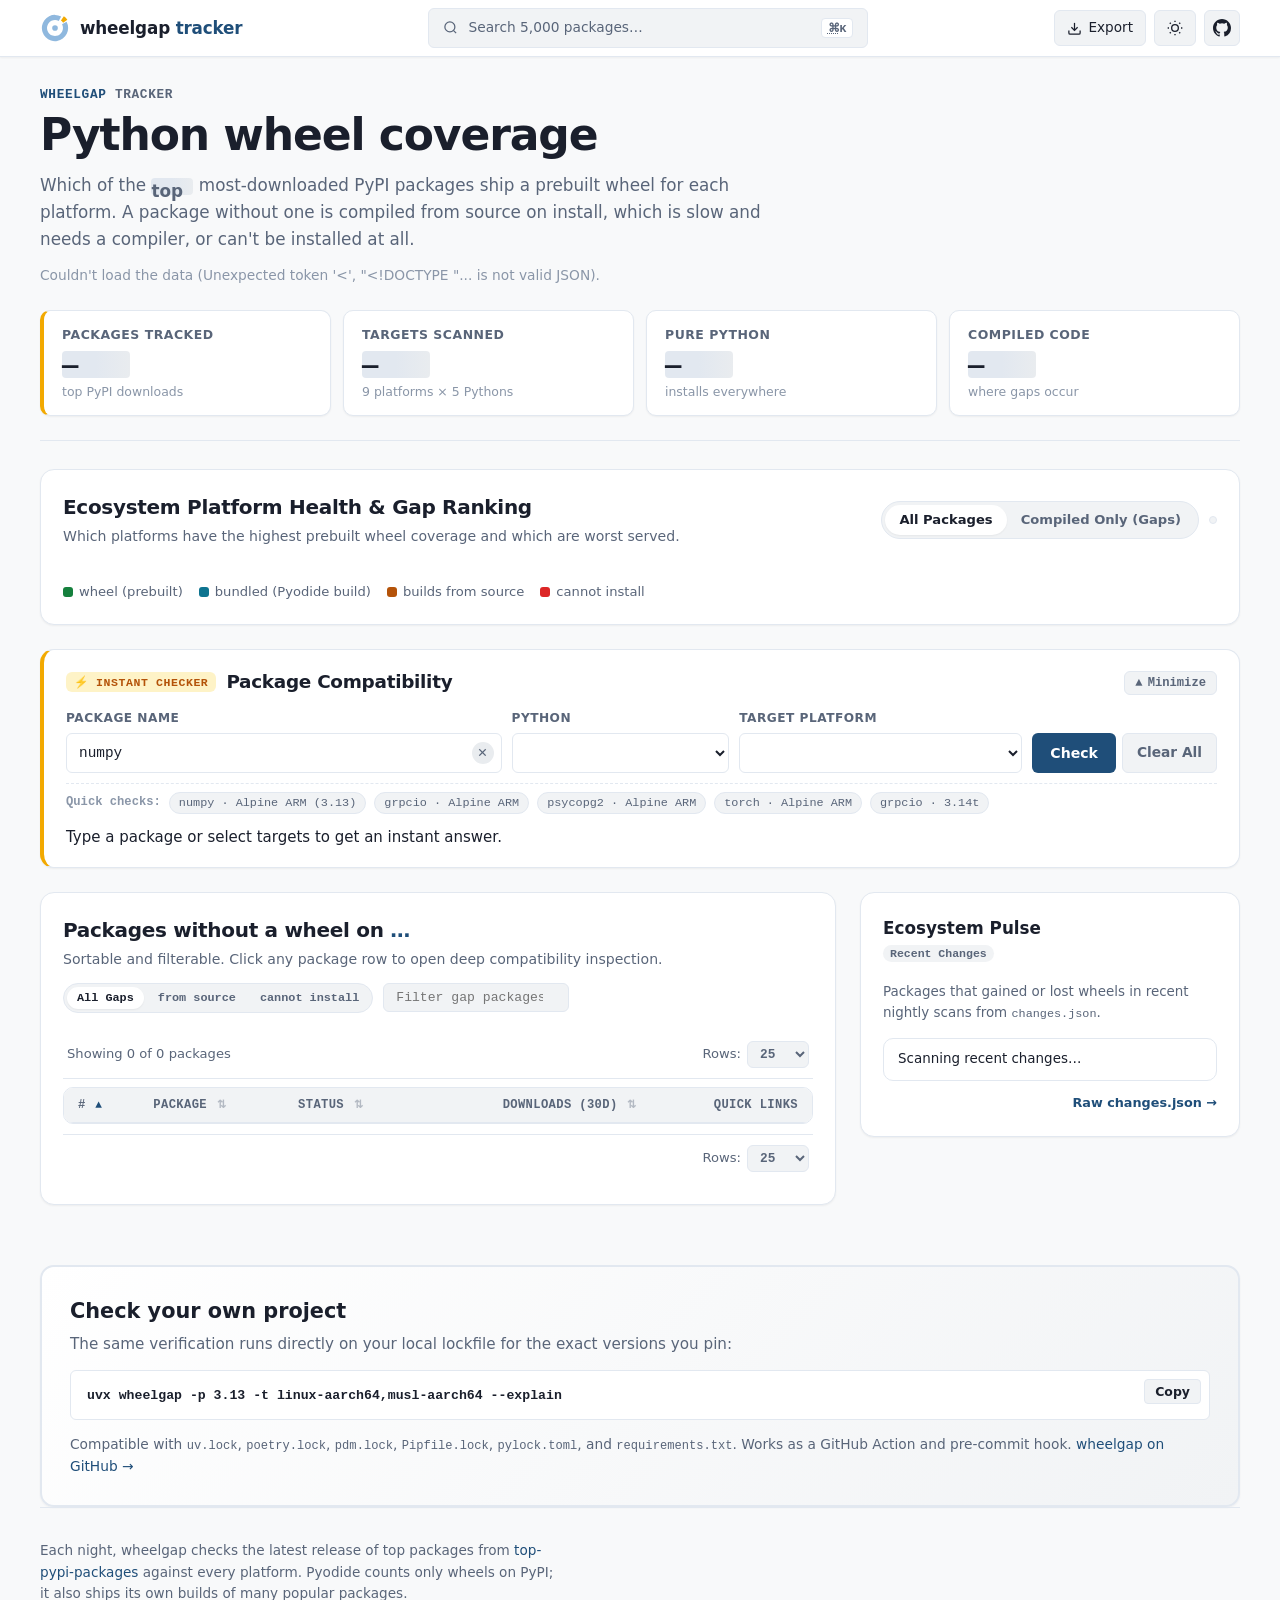
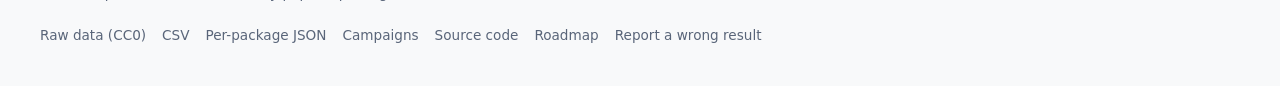
==== commit d39de721: "feat(ui): add package autocomplete, clear all button, and light/dark snapshots - Add responsive in-D" ====
--- a/site/index.html
+++ b/site/index.html
@@ -208,10 +208,13 @@
               </select>
             </div>
 
-            <!-- Look Up Button -->
+            <!-- Look Up & Clear All Buttons -->
             <div class="omni-field omni-action-field">
               <label class="omni-label" style="visibility:hidden">Action</label>
-              <button type="submit" class="btn-primary omni-btn" id="omni-submit-btn">Check</button>
+              <div class="omni-actions-group">
+                <button type="submit" class="btn-primary omni-btn" id="omni-submit-btn">Check</button>
+                <button type="button" class="btn-secondary omni-btn omni-reset-btn" id="omni-reset-btn" title="Clear package and reset all filters">Clear All</button>
+              </div>
             </div>
           </form>
 
--- a/site/style.css
+++ b/site/style.css
@@ -925,7 +925,7 @@
 }
 .omni-btn {
   height: 40px;
-  padding: 0 18px;
+  padding: 0 16px;
   font-size: 0.88rem;
   font-weight: 600;
   background: var(--navy);
@@ -933,9 +933,35 @@
   border: none;
   border-radius: var(--radius-sm);
   cursor: pointer;
+  white-space: nowrap;
 }
 .omni-btn:hover {
   opacity: 0.92;
+}
+
+.omni-actions-group {
+  display: flex;
+  align-items: center;
+  gap: 6px;
+}
+
+.btn-secondary {
+  height: 40px;
+  padding: 0 14px;
+  font-size: 0.86rem;
+  font-weight: 600;
+  background: var(--surface-alt);
+  color: var(--text-muted);
+  border: 1px solid var(--line);
+  border-radius: var(--radius-sm);
+  cursor: pointer;
+  white-space: nowrap;
+  transition: all 0.12s ease;
+}
+.btn-secondary:hover {
+  background: var(--surface-hover);
+  color: var(--text);
+  border-color: var(--line-strong);
 }
 
 /* Fast Presets */
